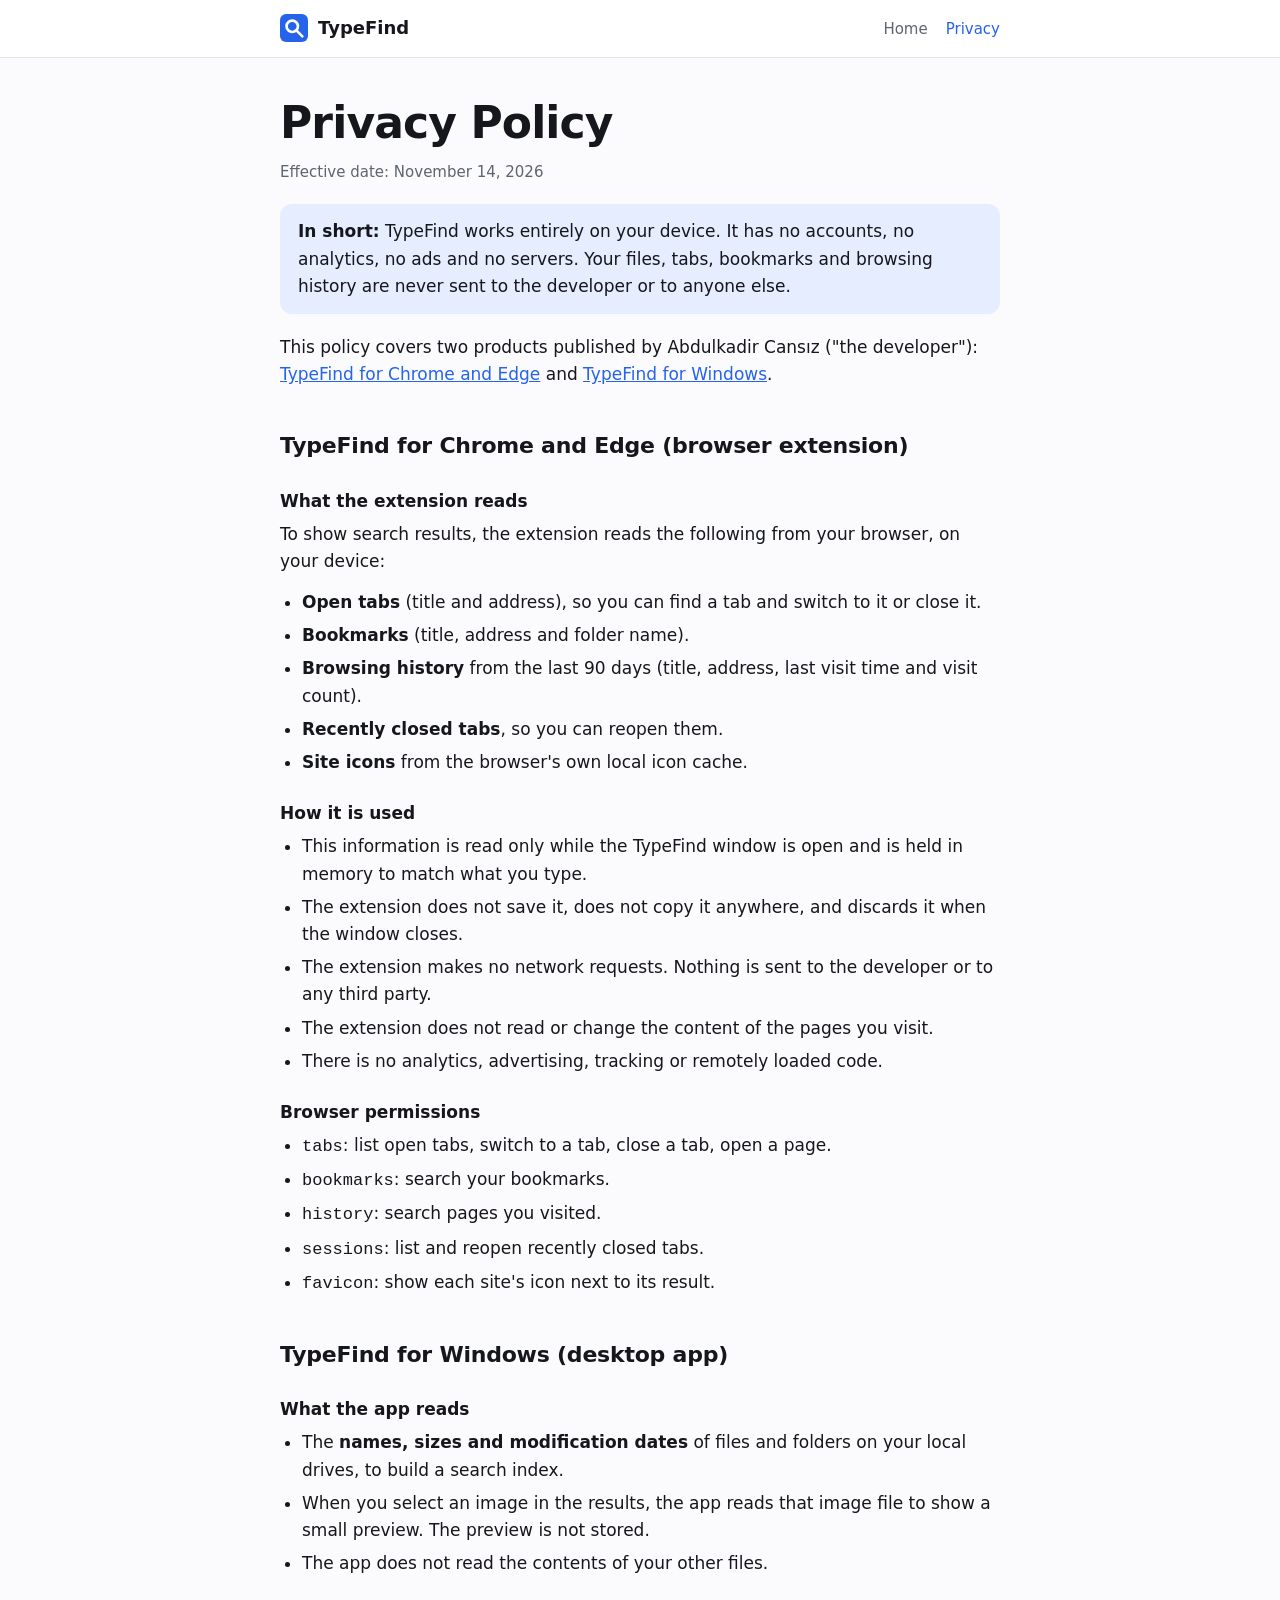
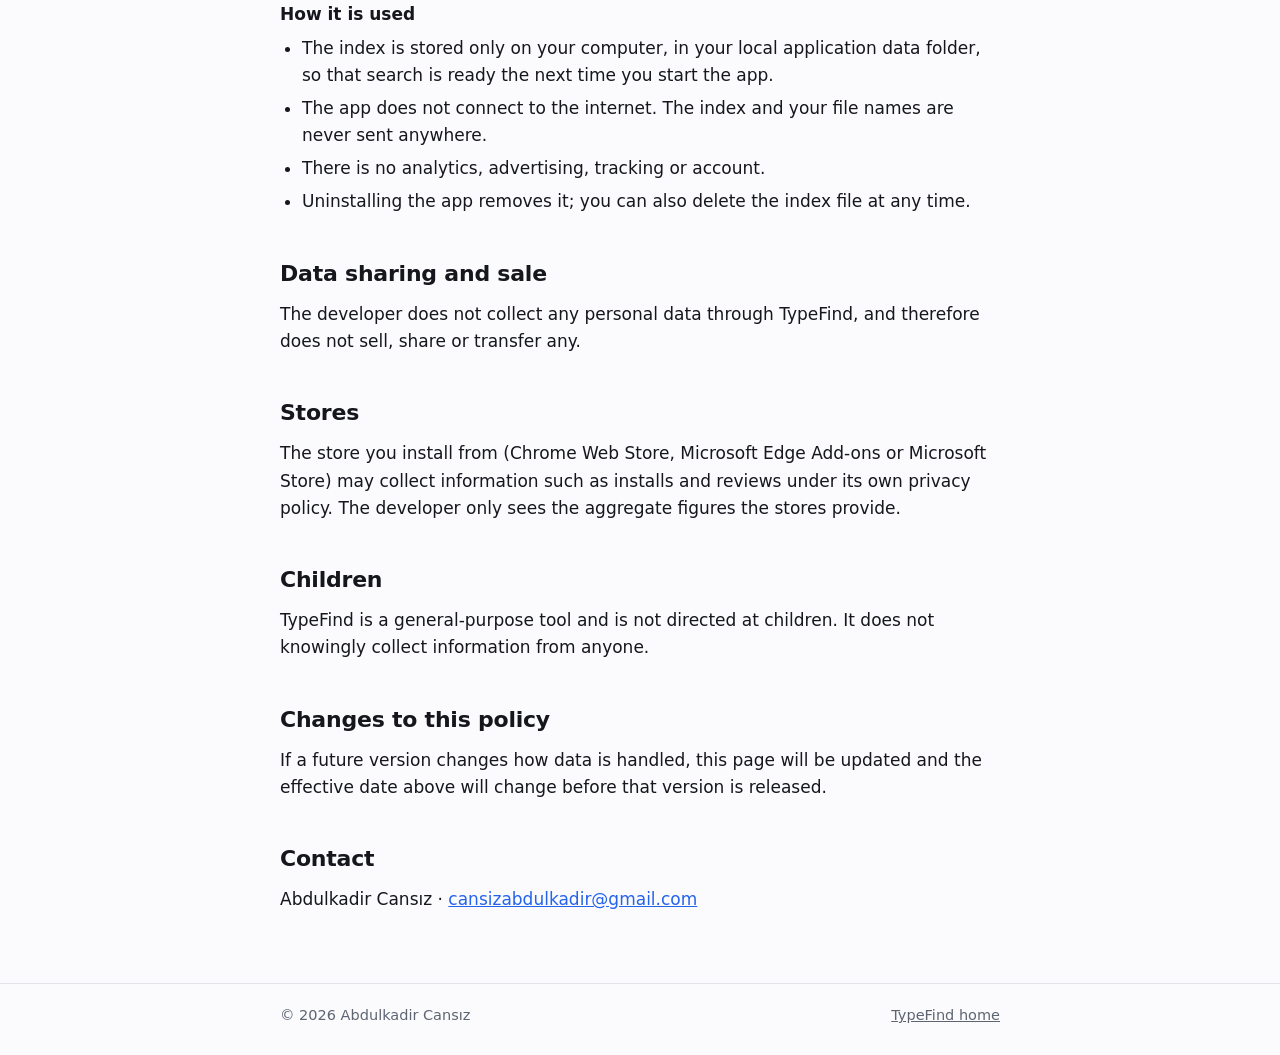
==== privacy.html @ 9c100c32 "TypeFind product page and privacy policy" ====
<!doctype html>
<html lang="en">
<head>
  <meta charset="utf-8">
  <meta name="viewport" content="width=device-width, initial-scale=1">
  <title>Privacy Policy – TypeFind</title>
  <meta name="description" content="TypeFind works entirely on your device. It does not collect, store on a server, sell or share your data.">
  <link rel="icon" href="icon.svg" type="image/svg+xml">
  <link rel="stylesheet" href="style.css">
</head>
<body>
  <header class="site">
    <div class="wrap">
      <a class="brand" href="./">
        <svg viewBox="0 0 128 128" aria-hidden="true"><rect width="128" height="128" rx="28" fill="#2563eb"/><circle cx="56" cy="56" r="26" fill="none" stroke="#fff" stroke-width="12"/><path d="M76 76l26 26" stroke="#fff" stroke-width="12" stroke-linecap="round"/></svg>
        TypeFind
      </a>
      <nav><a href="./">Home</a><a href="privacy.html" aria-current="page">Privacy</a></nav>
    </div>
  </header>

  <main class="wrap">
    <h1>Privacy Policy</h1>
    <p class="meta">Effective date: November 14, 2026</p>

    <div class="note">
      <p><strong>In short:</strong> TypeFind works entirely on your device. It has no accounts, no analytics, no ads and no servers. Your files, tabs, bookmarks and browsing history are never sent to the developer or to anyone else.</p>
    </div>

    <p>This policy covers two products published by Abdulkadir Cansız ("the developer"): <a href="#browser">TypeFind for Chrome and Edge</a> and <a href="#windows">TypeFind for Windows</a>.</p>

    <h2 id="browser">TypeFind for Chrome and Edge (browser extension)</h2>

    <h3>What the extension reads</h3>
    <p>To show search results, the extension reads the following from your browser, on your device:</p>
    <ul>
      <li><strong>Open tabs</strong> (title and address), so you can find a tab and switch to it or close it.</li>
      <li><strong>Bookmarks</strong> (title, address and folder name).</li>
      <li><strong>Browsing history</strong> from the last 90 days (title, address, last visit time and visit count).</li>
      <li><strong>Recently closed tabs</strong>, so you can reopen them.</li>
      <li><strong>Site icons</strong> from the browser's own local icon cache.</li>
    </ul>

    <h3>How it is used</h3>
    <ul>
      <li>This information is read only while the TypeFind window is open and is held in memory to match what you type.</li>
      <li>The extension does not save it, does not copy it anywhere, and discards it when the window closes.</li>
      <li>The extension makes no network requests. Nothing is sent to the developer or to any third party.</li>
      <li>The extension does not read or change the content of the pages you visit.</li>
      <li>There is no analytics, advertising, tracking or remotely loaded code.</li>
    </ul>

    <h3>Browser permissions</h3>
    <ul>
      <li><code>tabs</code>: list open tabs, switch to a tab, close a tab, open a page.</li>
      <li><code>bookmarks</code>: search your bookmarks.</li>
      <li><code>history</code>: search pages you visited.</li>
      <li><code>sessions</code>: list and reopen recently closed tabs.</li>
      <li><code>favicon</code>: show each site's icon next to its result.</li>
    </ul>

    <h2 id="windows">TypeFind for Windows (desktop app)</h2>

    <h3>What the app reads</h3>
    <ul>
      <li>The <strong>names, sizes and modification dates</strong> of files and folders on your local drives, to build a search index.</li>
      <li>When you select an image in the results, the app reads that image file to show a small preview. The preview is not stored.</li>
      <li>The app does not read the contents of your other files.</li>
    </ul>

    <h3>How it is used</h3>
    <ul>
      <li>The index is stored only on your computer, in your local application data folder, so that search is ready the next time you start the app.</li>
      <li>The app does not connect to the internet. The index and your file names are never sent anywhere.</li>
      <li>There is no analytics, advertising, tracking or account.</li>
      <li>Uninstalling the app removes it; you can also delete the index file at any time.</li>
    </ul>

    <h2>Data sharing and sale</h2>
    <p>The developer does not collect any personal data through TypeFind, and therefore does not sell, share or transfer any.</p>

    <h2>Stores</h2>
    <p>The store you install from (Chrome Web Store, Microsoft Edge Add-ons or Microsoft Store) may collect information such as installs and reviews under its own privacy policy. The developer only sees the aggregate figures the stores provide.</p>

    <h2>Children</h2>
    <p>TypeFind is a general-purpose tool and is not directed at children. It does not knowingly collect information from anyone.</p>

    <h2>Changes to this policy</h2>
    <p>If a future version changes how data is handled, this page will be updated and the effective date above will change before that version is released.</p>

    <h2>Contact</h2>
    <p>Abdulkadir Cansız · <a href="mailto:cansizabdulkadir@gmail.com">cansizabdulkadir@gmail.com</a></p>
  </main>

  <footer class="site">
    <div class="wrap">
      <span>© 2026 Abdulkadir Cansız</span>
      <span><a href="./">TypeFind home</a></span>
    </div>
  </footer>
</body>
</html>
---- style.css ----
:root {
  color-scheme: light dark;
  --bg: #fbfbfd;
  --panel: #ffffff;
  --line: #e3e5ea;
  --text: #15171c;
  --muted: #5d6472;
  --accent: #2563eb;
  --accent-soft: #e6edff;
}
@media (prefers-color-scheme: dark) {
  :root {
    --bg: #15161a;
    --panel: #1d1f25;
    --line: #2f323b;
    --text: #f1f2f5;
    --muted: #a1a7b4;
    --accent: #7aa2ff;
    --accent-soft: #22335c;
  }
}
* { box-sizing: border-box; }
html { -webkit-text-size-adjust: 100%; }
body {
  margin: 0;
  background: var(--bg);
  color: var(--text);
  font: 17px/1.6 system-ui, -apple-system, "Segoe UI", Roboto, sans-serif;
}
.wrap { max-width: 760px; margin: 0 auto; padding: 0 20px; }
header.site { border-bottom: 1px solid var(--line); background: var(--panel); }
header.site .wrap { display: flex; align-items: center; justify-content: space-between; gap: 16px; padding-top: 14px; padding-bottom: 14px; }
.brand { display: flex; align-items: center; gap: 10px; font-weight: 700; font-size: 18px; color: var(--text); text-decoration: none; }
.brand svg { width: 28px; height: 28px; flex: none; }
nav a { color: var(--muted); text-decoration: none; margin-left: 18px; font-size: 15px; }
nav a:hover, nav a[aria-current="page"] { color: var(--accent); }
a { color: var(--accent); }
main.wrap { padding-top: 40px; padding-bottom: 56px; }
h1 { font-size: clamp(30px, 6vw, 44px); line-height: 1.15; margin: 0 0 12px; letter-spacing: -0.02em; text-wrap: balance; }
h2 { font-size: 22px; margin: 40px 0 10px; letter-spacing: -0.01em; }
h3 { font-size: 17px; margin: 24px 0 6px; }
p, ul { margin: 0 0 14px; }
ul { padding-left: 22px; }
li { margin-bottom: 6px; }
.lead { font-size: 19px; color: var(--muted); max-width: 60ch; }
.cards { display: grid; grid-template-columns: repeat(auto-fit, minmax(260px, 1fr)); gap: 16px; margin: 28px 0 8px; }
.card { background: var(--panel); border: 1px solid var(--line); border-radius: 14px; padding: 20px; }
.card h2 { margin: 0 0 6px; font-size: 19px; }
.card p { color: var(--muted); font-size: 15.5px; }
.pill { display: inline-block; font-size: 13px; font-weight: 600; color: var(--accent); background: var(--accent-soft); border-radius: 12px; padding: 4px 11px; line-height: 1.35; }
.note { background: var(--accent-soft); border-radius: 12px; padding: 14px 18px; margin: 20px 0; }
.note p:last-child { margin-bottom: 0; }
.meta { color: var(--muted); font-size: 15px; }
footer.site { border-top: 1px solid var(--line); color: var(--muted); font-size: 14.5px; }
footer.site .wrap { padding-top: 20px; padding-bottom: 32px; display: flex; flex-wrap: wrap; gap: 6px 20px; justify-content: space-between; }
footer.site a { color: var(--muted); }
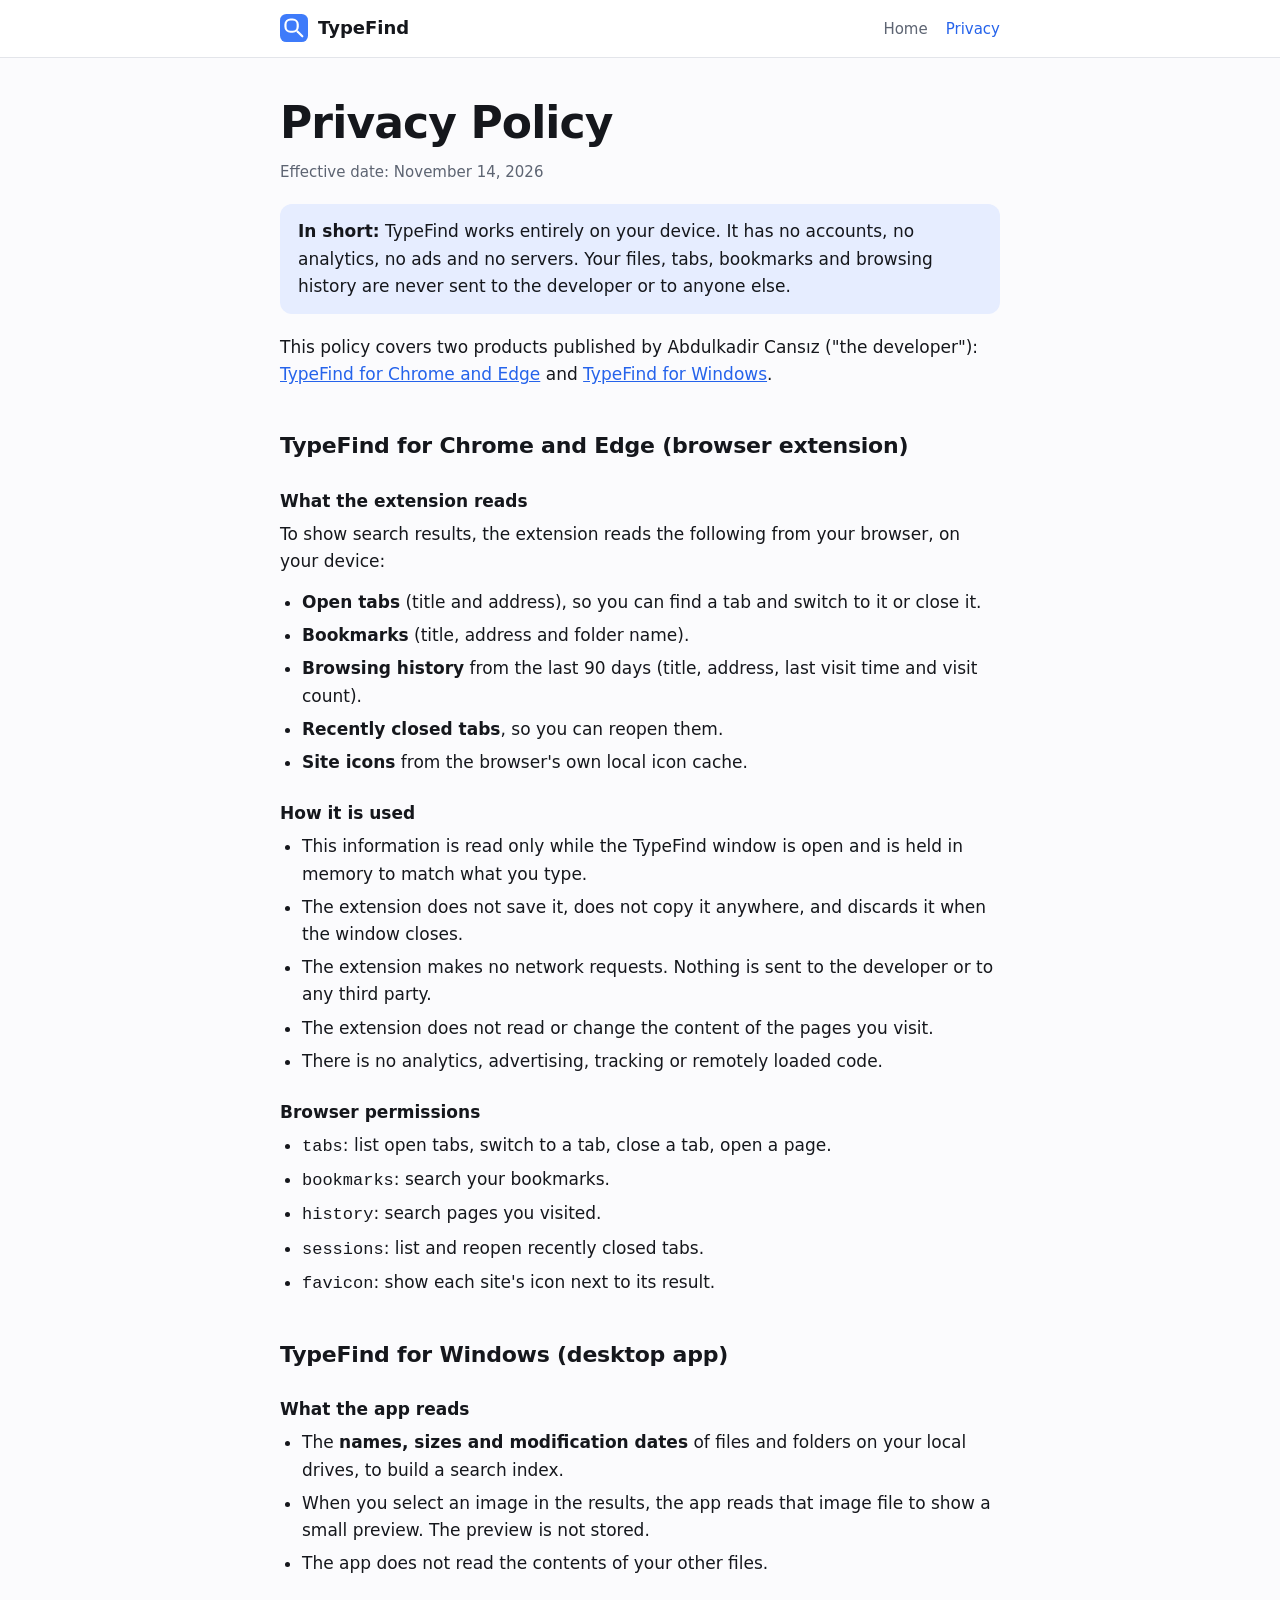
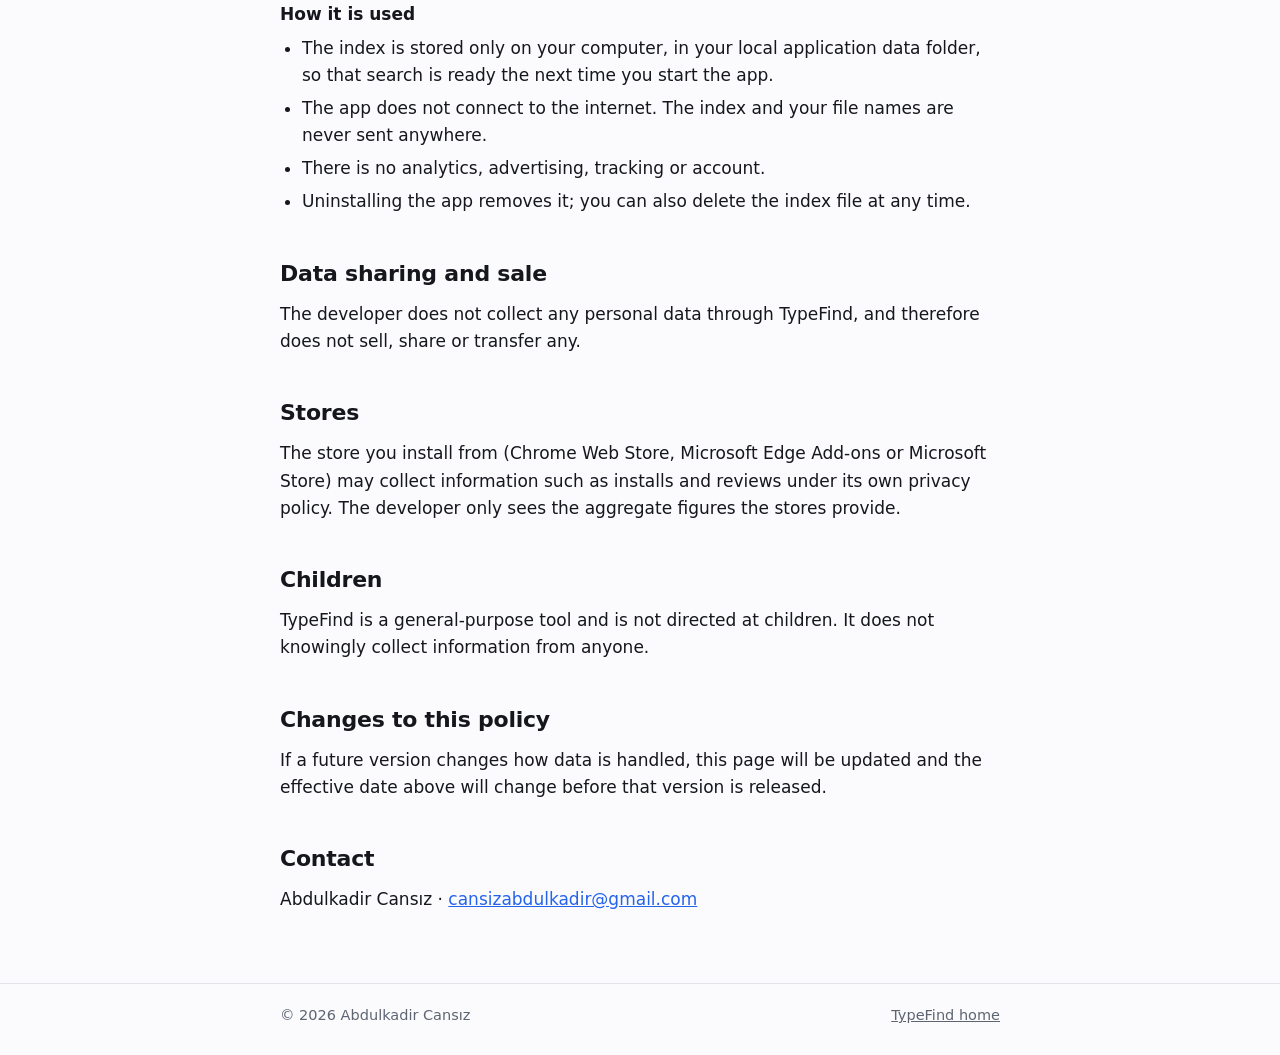
==== commit 633fabfa: "Site güncellemesi" ====
--- a/privacy.html
+++ b/privacy.html
@@ -12,7 +12,7 @@
   <header class="site">
     <div class="wrap">
       <a class="brand" href="./">
-        <svg viewBox="0 0 128 128" aria-hidden="true"><rect width="128" height="128" rx="28" fill="#2563eb"/><circle cx="56" cy="56" r="26" fill="none" stroke="#fff" stroke-width="12"/><path d="M76 76l26 26" stroke="#fff" stroke-width="12" stroke-linecap="round"/></svg>
+        <svg viewBox="0 0 128 128" aria-hidden="true"><rect width="128" height="128" rx="29" fill="#3E7BFA"/><rect x="25" y="25" width="56" height="56" rx="23" fill="none" stroke="#fff" stroke-width="10"/><path d="M80 80l22 22" stroke="#fff" stroke-width="10" stroke-linecap="round"/></svg>
         TypeFind
       </a>
       <nav><a href="./">Home</a><a href="privacy.html" aria-current="page">Privacy</a></nav>
